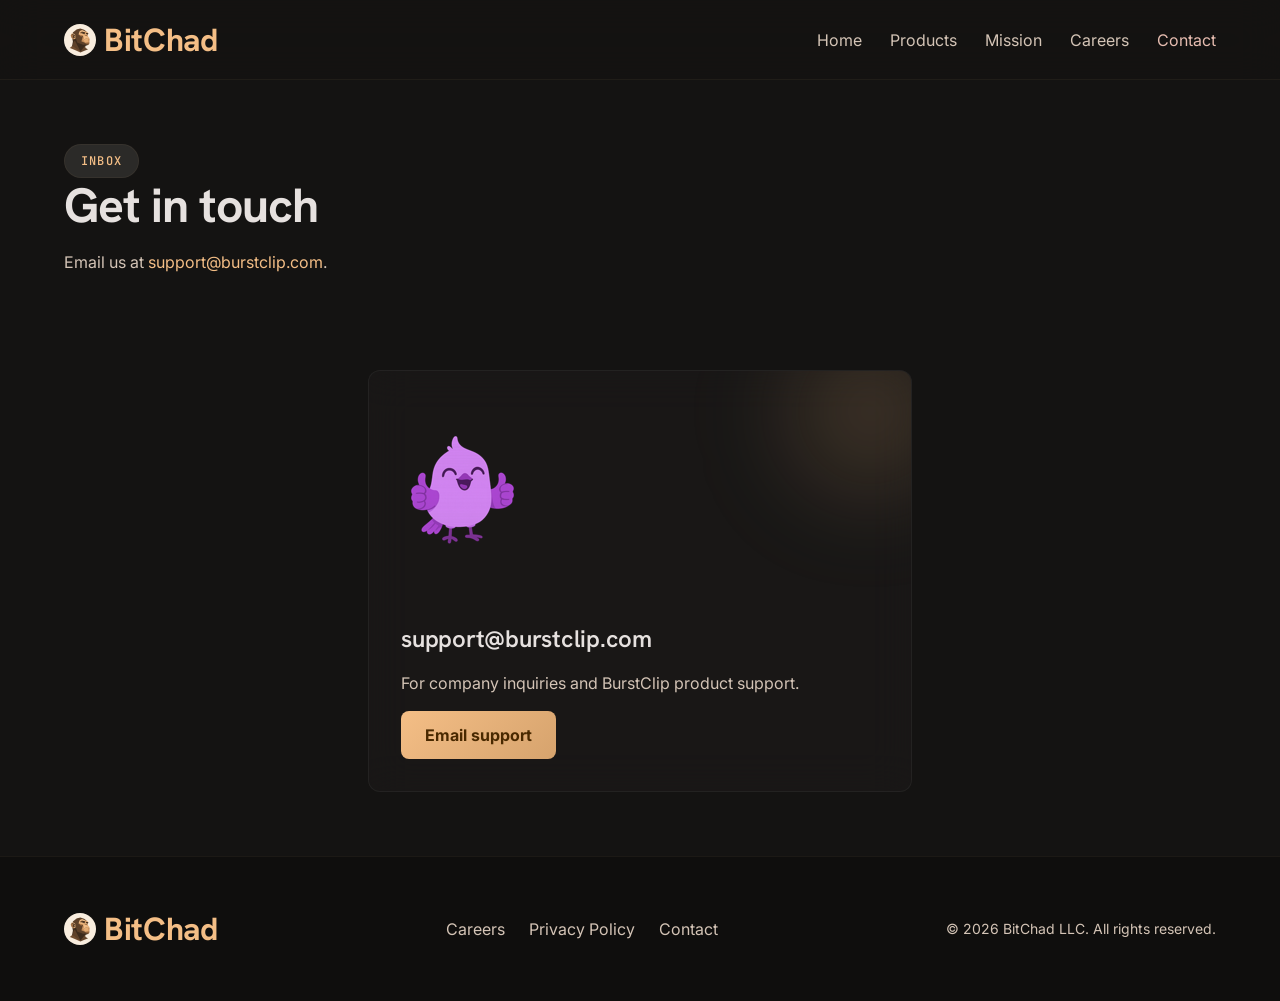
==== contact.html @ fc2be77b "init" ====
<!DOCTYPE html>
<html lang="en">
<head>
  <meta charset="utf-8">
  <meta name="viewport" content="width=device-width, initial-scale=1">
  <title>Contact — BitChad LLC</title>
  <meta name="description" content="Contact BitChad LLC about BurstClip, partnerships, or careers.">
  <link rel="icon" href="assets/images/favicon.png" type="image/png">
  <link rel="preconnect" href="https://fonts.googleapis.com">
  <link rel="preconnect" href="https://fonts.gstatic.com" crossorigin>
  <link href="https://fonts.googleapis.com/css2?family=Hanken+Grotesk:wght@600;700;800&family=Inter:wght@400;500;600;700&family=JetBrains+Mono:wght@500&display=swap" rel="stylesheet">
  <link rel="stylesheet" href="assets/css/styles.css">
</head>
<body>
  <header class="site-header">
    <div class="container header-inner">
      <a class="brand" href="index.html">
        <img class="brand-mark" src="assets/images/brand-ape-sm.png" alt="BitChad mark">
        <span class="brand-name">BitChad</span>
      </a>
      <button class="nav-toggle" type="button" data-nav-toggle aria-expanded="false" aria-controls="site-nav">
        <span class="visually-hidden">Menu</span>
        <svg viewBox="0 0 24 24" fill="none" stroke="currentColor" stroke-width="2" aria-hidden="true">
          <path d="M4 7h16M4 12h16M4 17h16"></path>
        </svg>
      </button>
      <nav class="site-nav" id="site-nav" data-site-nav>
        <a href="index.html">Home</a>
        <a href="index.html#products">Products</a>
        <a href="index.html#mission">Mission</a>
        <a href="careers.html">Careers</a>
        <a href="contact.html" aria-current="page">Contact</a>
      </nav>
    </div>
  </header>

  <main>
    <section class="page-hero container">
      <span class="status-chip">Inbox</span>
      <h1 class="headline-xl">Get in touch</h1>
      <p class="lede">Email us at <a href="mailto:support@burstclip.com">support@burstclip.com</a>.</p>
    </section>

    <section class="section section-tight">
      <div class="container prose">
        <article class="glass-card">
          <div class="card-glow" aria-hidden="true"></div>
          <img src="assets/images/burstclip-thumbs.png" alt="BurstClip bird mascot" width="120" height="180">
          <h2 class="headline-lg">support@burstclip.com</h2>
          <p class="muted">For company inquiries and BurstClip product support.</p>
          <a class="btn btn-primary" href="mailto:support@burstclip.com">Email support</a>
        </article>
      </div>
    </section>
  </main>

  <footer class="site-footer">
    <div class="container footer-inner">
      <a class="brand" href="index.html">
        <img class="brand-mark" src="assets/images/brand-ape-sm.png" alt="BitChad mark">
        <span class="brand-name">BitChad</span>
      </a>
      <nav class="footer-nav">
        <a href="careers.html">Careers</a>
        <a href="privacy.html">Privacy Policy</a>
        <a href="contact.html">Contact</a>
      </nav>
      <p class="copyright">© 2026 BitChad LLC. All rights reserved.</p>
    </div>
  </footer>

  <script src="assets/js/main.js"></script>
</body>
</html>
---- assets/css/styles.css ----
:root {
  --surface: #141312;
  --surface-dim: #141312;
  --surface-bright: #3b3937;
  --surface-lowest: #0f0e0d;
  --surface-low: #1d1b1a;
  --surface-container: #211f1e;
  --surface-high: #2b2a28;
  --surface-highest: #363433;
  --on-surface: #e6e1df;
  --on-surface-variant: #d4c4b6;
  --outline: #9d8e82;
  --outline-variant: #50453a;
  --primary: #f4be86;
  --primary-container: #d6a36d;
  --on-primary: #492900;
  --secondary: #e7bdb1;
  --secondary-container: #5d4037;
  --tertiary: #d4c6b4;
  --error: #ffb4ab;
  --font-display: "Hanken Grotesk", "Segoe UI", sans-serif;
  --font-body: Inter, "Segoe UI", sans-serif;
  --font-mono: "JetBrains Mono", ui-monospace, monospace;
  --container: 1280px;
  --margin: 16px;
  --gutter: 24px;
  --radius: 0.25rem;
  --radius-lg: 0.5rem;
  --radius-xl: 0.75rem;
  --header-h: 5rem;
}

@media (min-width: 768px) {
  :root {
    --margin: 64px;
  }
}

*,
*::before,
*::after {
  box-sizing: border-box;
}

html {
  scroll-behavior: smooth;
}

body {
  margin: 0;
  min-height: 100vh;
  display: flex;
  flex-direction: column;
  background: var(--surface);
  color: var(--on-surface);
  font-family: var(--font-body);
  font-size: 16px;
  line-height: 24px;
  font-weight: 400;
  -webkit-font-smoothing: antialiased;
}

img {
  max-width: 100%;
  display: block;
}

a {
  color: inherit;
  text-decoration: none;
}

button,
input,
textarea,
select {
  font: inherit;
}

.container {
  width: 100%;
  max-width: var(--container);
  margin: 0 auto;
  padding-left: var(--margin);
  padding-right: var(--margin);
}

.site-header {
  position: fixed;
  top: 0;
  width: 100%;
  z-index: 50;
  height: var(--header-h);
  background: rgba(20, 19, 18, 0.8);
  backdrop-filter: blur(20px);
  -webkit-backdrop-filter: blur(20px);
  border-bottom: 1px solid rgba(80, 69, 58, 0.2);
}

.header-inner {
  height: 100%;
  display: flex;
  align-items: center;
  justify-content: space-between;
  gap: 1.5rem;
}

.brand {
  display: flex;
  align-items: center;
  gap: 0.5rem;
  color: var(--primary);
}

.brand-mark {
  width: 2rem;
  height: 2rem;
  object-fit: cover;
  border-radius: 999px;
}

.brand-name {
  font-family: var(--font-display);
  font-size: 32px;
  line-height: 40px;
  font-weight: 700;
  letter-spacing: -0.01em;
}

.nav-toggle {
  display: inline-flex;
  align-items: center;
  justify-content: center;
  width: 2.5rem;
  height: 2.5rem;
  border: 1px solid rgba(80, 69, 58, 0.4);
  border-radius: var(--radius-lg);
  background: transparent;
  color: var(--primary);
  cursor: pointer;
}

.nav-toggle svg {
  width: 1.25rem;
  height: 1.25rem;
}

.site-nav {
  display: none;
  align-items: center;
  gap: 1.75rem;
}

.site-nav a {
  color: var(--on-surface-variant);
  transition: color 0.2s ease;
}

.site-nav a:hover,
.site-nav a[aria-current="page"] {
  color: var(--secondary);
}

@media (min-width: 900px) {
  .nav-toggle {
    display: none;
  }

  .site-nav {
    display: flex;
  }
}

.site-nav.is-open {
  display: flex;
  position: absolute;
  top: var(--header-h);
  left: 0;
  right: 0;
  flex-direction: column;
  align-items: flex-start;
  gap: 0;
  padding: 0.75rem var(--margin) 1.25rem;
  background: rgba(15, 14, 13, 0.96);
  border-bottom: 1px solid rgba(80, 69, 58, 0.3);
}

.site-nav.is-open a {
  width: 100%;
  padding: 0.85rem 0;
  border-bottom: 1px solid rgba(80, 69, 58, 0.2);
}

main {
  flex: 1;
  padding-top: var(--header-h);
}

.hero {
  position: relative;
  overflow: hidden;
  padding: 4rem var(--margin);
  text-align: center;
  display: flex;
  flex-direction: column;
  align-items: center;
}

@media (min-width: 768px) {
  .hero {
    padding: 8rem var(--margin);
  }
}

.hero-glow {
  position: absolute;
  top: 50%;
  left: 50%;
  width: 75%;
  height: 75%;
  transform: translate(-50%, -50%);
  background: rgba(244, 190, 134, 0.1);
  border-radius: 999px;
  filter: blur(100px);
  pointer-events: none;
  z-index: -1;
}

.hero-mark {
  width: 8rem;
  height: 8rem;
  margin-bottom: 2rem;
  padding: 1rem;
  border-radius: 999px;
  display: flex;
  align-items: center;
  justify-content: center;
  background: rgba(33, 31, 30, 0.4);
  backdrop-filter: blur(20px);
  -webkit-backdrop-filter: blur(20px);
  border: 1px solid rgba(255, 255, 255, 0.05);
  box-shadow: 0 0 20px rgba(244, 190, 134, 0.15);
}

@media (min-width: 768px) {
  .hero-mark {
    width: 12rem;
    height: 12rem;
  }
}

.hero-mark img {
  width: 100%;
  height: 100%;
  object-fit: cover;
  border-radius: 999px;
}

.headline-xl {
  margin: 0 0 1.5rem;
  max-width: 48rem;
  font-family: var(--font-display);
  font-size: 32px;
  line-height: 40px;
  font-weight: 700;
  letter-spacing: -0.02em;
}

@media (min-width: 768px) {
  .headline-xl {
    font-size: 48px;
    line-height: 56px;
  }
}

.lede {
  margin: 0 0 2.5rem;
  max-width: 42rem;
  color: var(--on-surface-variant);
}

.lede a,
.muted a,
.prose a:not(.btn) {
  color: var(--primary);
}

.lede a:hover,
.muted a:hover,
.prose a:not(.btn):hover {
  color: var(--secondary);
}

.status-chip {
  display: inline-flex;
  align-items: center;
  gap: 0.5rem;
  padding: 0.5rem 1rem;
  border-radius: 999px;
  background: var(--surface-high);
  color: var(--primary);
  border: 1px solid rgba(80, 69, 58, 0.3);
  font-family: var(--font-mono);
  font-size: 12px;
  line-height: 16px;
  letter-spacing: 0.1em;
  font-weight: 500;
  text-transform: uppercase;
}

.status-dot {
  width: 0.5rem;
  height: 0.5rem;
  border-radius: 999px;
  background: var(--secondary);
  box-shadow: 0 0 8px rgba(231, 189, 177, 0.7);
}

.section {
  padding: 4rem var(--margin);
}

@media (min-width: 768px) {
  .section {
    padding: 8rem var(--margin);
  }
}

.section-tight {
  padding-top: 4rem;
  padding-bottom: 4rem;
}

.section-band {
  background: var(--surface-lowest);
  border-top: 1px solid rgba(80, 69, 58, 0.1);
  border-bottom: 1px solid rgba(80, 69, 58, 0.1);
}

.product-grid {
  display: grid;
  grid-template-columns: 1fr;
  gap: 3rem;
  align-items: center;
}

@media (min-width: 768px) {
  .product-grid {
    grid-template-columns: 1fr 1fr;
    gap: 3rem;
  }
}

.glass-card {
  position: relative;
  overflow: hidden;
  padding: 2rem;
  border-radius: var(--radius-xl);
  background: rgba(33, 31, 30, 0.4);
  backdrop-filter: blur(20px);
  -webkit-backdrop-filter: blur(20px);
  border: 1px solid rgba(255, 255, 255, 0.05);
  transition: background 0.3s ease;
}

.glass-card:hover {
  background: var(--surface-low);
}

.card-glow {
  position: absolute;
  top: -2.5rem;
  right: -2.5rem;
  width: 10rem;
  height: 10rem;
  background: rgba(214, 163, 109, 0.2);
  border-radius: 999px;
  filter: blur(50px);
  pointer-events: none;
}

.product-heading {
  display: flex;
  align-items: center;
  gap: 0.75rem;
  margin-bottom: 1.5rem;
}

.product-heading img {
  width: 2.5rem;
  height: 2.5rem;
  object-fit: contain;
}

.headline-lg {
  margin: 0;
  font-family: var(--font-display);
  font-size: 24px;
  line-height: 32px;
  font-weight: 600;
}

@media (min-width: 768px) {
  .headline-lg {
    font-size: 32px;
    line-height: 40px;
    letter-spacing: -0.01em;
  }
}

.muted {
  color: var(--on-surface-variant);
}

.product-copy {
  margin: 0 0 2rem;
  line-height: 1.6;
}

.btn {
  display: inline-flex;
  align-items: center;
  justify-content: center;
  gap: 0.5rem;
  padding: 0.75rem 1.5rem;
  border-radius: var(--radius-lg);
  border: 0;
  font-weight: 700;
  cursor: pointer;
  transition: transform 0.3s ease, box-shadow 0.3s ease;
}

.btn-primary {
  background: linear-gradient(135deg, var(--primary), var(--primary-container));
  color: var(--on-primary);
}

.btn-primary:hover {
  transform: scale(1.02);
  box-shadow: 0 0 15px rgba(244, 190, 134, 0.4);
}

.btn-ghost {
  background: transparent;
  color: var(--primary);
  border: 1px solid var(--secondary-container);
}

.btn-ghost:hover {
  background: rgba(244, 190, 134, 0.08);
}

.btn svg {
  width: 1.25rem;
  height: 1.25rem;
}

.preview-panel {
  position: relative;
  width: 100%;
  aspect-ratio: 1;
  border-radius: var(--radius-xl);
  background: var(--surface-high);
  border: 1px solid rgba(80, 69, 58, 0.2);
  overflow: hidden;
  display: flex;
  align-items: center;
  justify-content: center;
  box-shadow: inset 0 0 40px rgba(0, 0, 0, 0.35);
}

@media (min-width: 768px) {
  .preview-panel {
    aspect-ratio: 16 / 9;
  }

  .preview-first {
    order: 2;
  }

  .copy-first {
    order: 1;
  }
}

.preview-shade {
  position: absolute;
  inset: 0;
  background: linear-gradient(to top right, var(--surface), var(--surface-high));
  opacity: 0.8;
}

.preview-icon {
  position: relative;
  z-index: 1;
  width: 4rem;
  height: 4rem;
  color: var(--primary);
  opacity: 0.5;
}

.preview-tag {
  position: absolute;
  left: 1rem;
  bottom: 1rem;
  z-index: 1;
  padding: 0.25rem 0.75rem;
  border-radius: var(--radius);
  background: rgba(20, 19, 18, 0.5);
  backdrop-filter: blur(8px);
  border: 1px solid rgba(231, 189, 177, 0.2);
  color: var(--secondary);
  font-family: var(--font-mono);
  font-size: 12px;
  line-height: 16px;
  letter-spacing: 0.1em;
  font-weight: 500;
}

.mission {
  text-align: center;
}

.mission-inner {
  max-width: 48rem;
  margin: 0 auto;
}

.mission-icon {
  width: 2.5rem;
  height: 2.5rem;
  margin: 0 auto 1rem;
  color: var(--primary);
}

.page-hero {
  padding: 4rem var(--margin) 2rem;
}

.page-hero h1 {
  margin: 0 0 1rem;
}

.page-hero p {
  margin: 0;
  max-width: 40rem;
}

.card-grid {
  display: grid;
  grid-template-columns: 1fr;
  gap: var(--gutter);
}

@media (min-width: 768px) {
  .card-grid {
    grid-template-columns: repeat(3, 1fr);
  }

  .card-grid.two {
    grid-template-columns: repeat(2, 1fr);
  }
}

.stat {
  font-family: var(--font-display);
  font-size: 32px;
  line-height: 40px;
  font-weight: 700;
  color: var(--primary);
}

.prose {
  max-width: 42rem;
}

.prose h2 {
  font-family: var(--font-display);
  font-size: 24px;
  line-height: 32px;
  margin: 2.5rem 0 0.75rem;
}

.prose p,
.prose li {
  color: var(--on-surface-variant);
}

.prose ul {
  padding-left: 1.25rem;
}

.contact-layout {
  display: grid;
  grid-template-columns: 1fr;
  gap: 3rem;
}

@media (min-width: 768px) {
  .contact-layout {
    grid-template-columns: 1.1fr 0.9fr;
    align-items: start;
  }
}

.form {
  display: grid;
  gap: 1.25rem;
}

.field {
  display: grid;
  gap: 0.4rem;
}

.field label {
  font-family: var(--font-mono);
  font-size: 12px;
  letter-spacing: 0.1em;
  text-transform: uppercase;
  color: var(--primary);
}

.field input,
.field textarea,
.field select {
  width: 100%;
  padding: 0.85rem 0.9rem;
  color: var(--on-surface);
  background: rgba(33, 31, 30, 0.6);
  border: 1px solid transparent;
  border-bottom: 1px solid var(--outline-variant);
  border-radius: var(--radius);
}

.field input:focus,
.field textarea:focus,
.field select:focus {
  outline: none;
  border: 1px solid var(--primary);
}

.field textarea {
  min-height: 8rem;
  resize: vertical;
}

.form-note {
  margin: 0;
  font-size: 14px;
  line-height: 20px;
}

.form-success {
  display: none;
  padding: 1rem 1.1rem;
  border-radius: var(--radius-lg);
  background: rgba(244, 190, 134, 0.1);
  border: 1px solid rgba(244, 190, 134, 0.25);
  color: var(--primary);
}

.form-success.is-visible {
  display: block;
}

.site-footer {
  margin-top: auto;
  background: var(--surface-lowest);
  border-top: 1px solid rgba(80, 69, 58, 0.2);
}

.footer-inner {
  display: flex;
  flex-direction: column;
  align-items: center;
  gap: 2rem;
  padding: 3rem var(--margin);
}

@media (min-width: 768px) {
  .footer-inner {
    flex-direction: row;
    justify-content: space-between;
  }
}

.footer-nav {
  display: flex;
  flex-wrap: wrap;
  justify-content: center;
  gap: 1.5rem;
  color: var(--on-surface-variant);
}

.footer-nav a:hover {
  color: var(--secondary);
}

.copyright {
  font-size: 14px;
  line-height: 20px;
  color: var(--on-surface-variant);
}

.visually-hidden {
  position: absolute;
  width: 1px;
  height: 1px;
  padding: 0;
  margin: -1px;
  overflow: hidden;
  clip: rect(0, 0, 0, 0);
  border: 0;
}
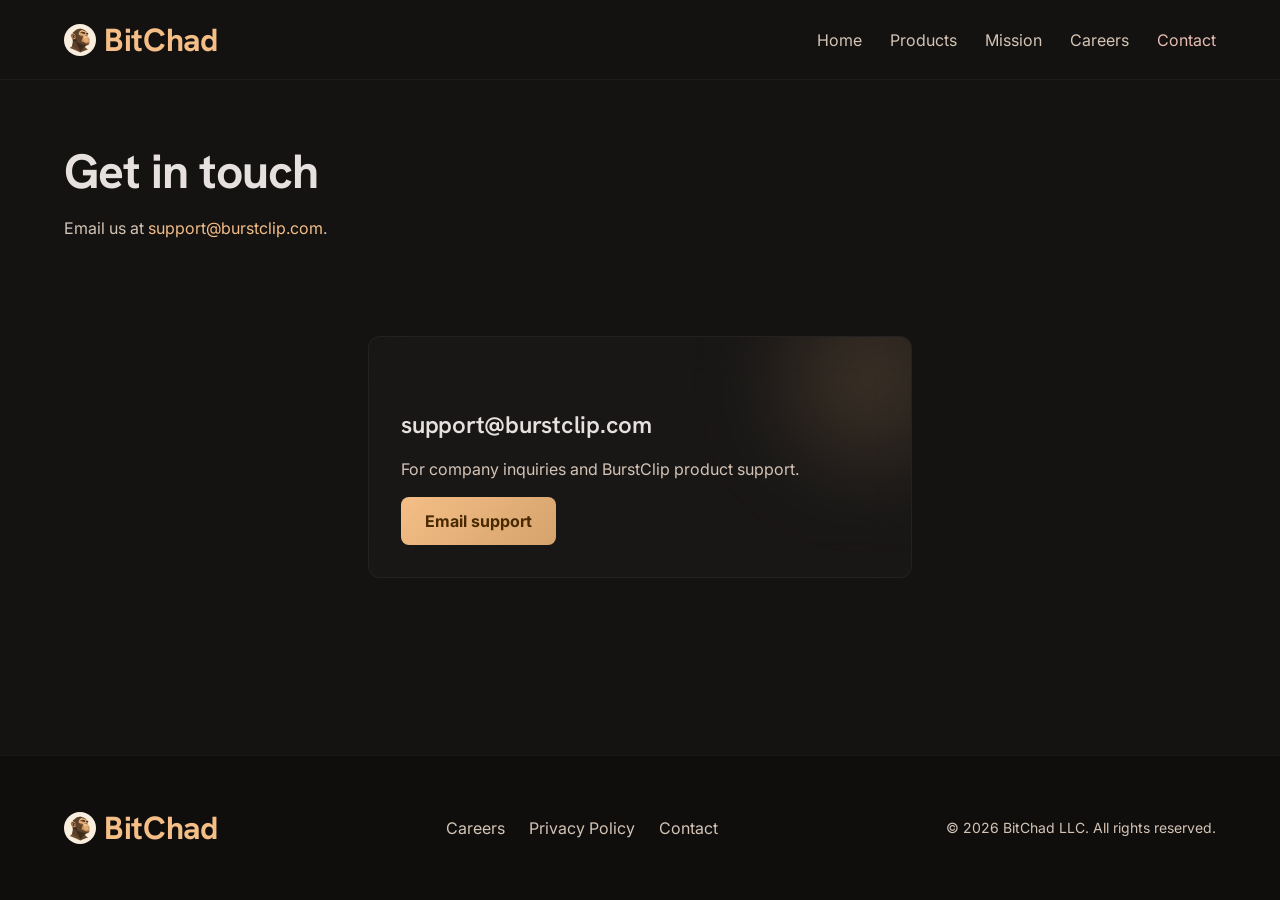
==== commit e4d54ccd: "updated contact page" ====
--- a/contact.html
+++ b/contact.html
@@ -36,7 +36,6 @@
 
   <main>
     <section class="page-hero container">
-      <span class="status-chip">Inbox</span>
       <h1 class="headline-xl">Get in touch</h1>
       <p class="lede">Email us at <a href="mailto:support@burstclip.com">support@burstclip.com</a>.</p>
     </section>
@@ -45,7 +44,6 @@
       <div class="container prose">
         <article class="glass-card">
           <div class="card-glow" aria-hidden="true"></div>
-          <img src="assets/images/burstclip-thumbs.png" alt="BurstClip bird mascot" width="120" height="180">
           <h2 class="headline-lg">support@burstclip.com</h2>
           <p class="muted">For company inquiries and BurstClip product support.</p>
           <a class="btn btn-primary" href="mailto:support@burstclip.com">Email support</a>
